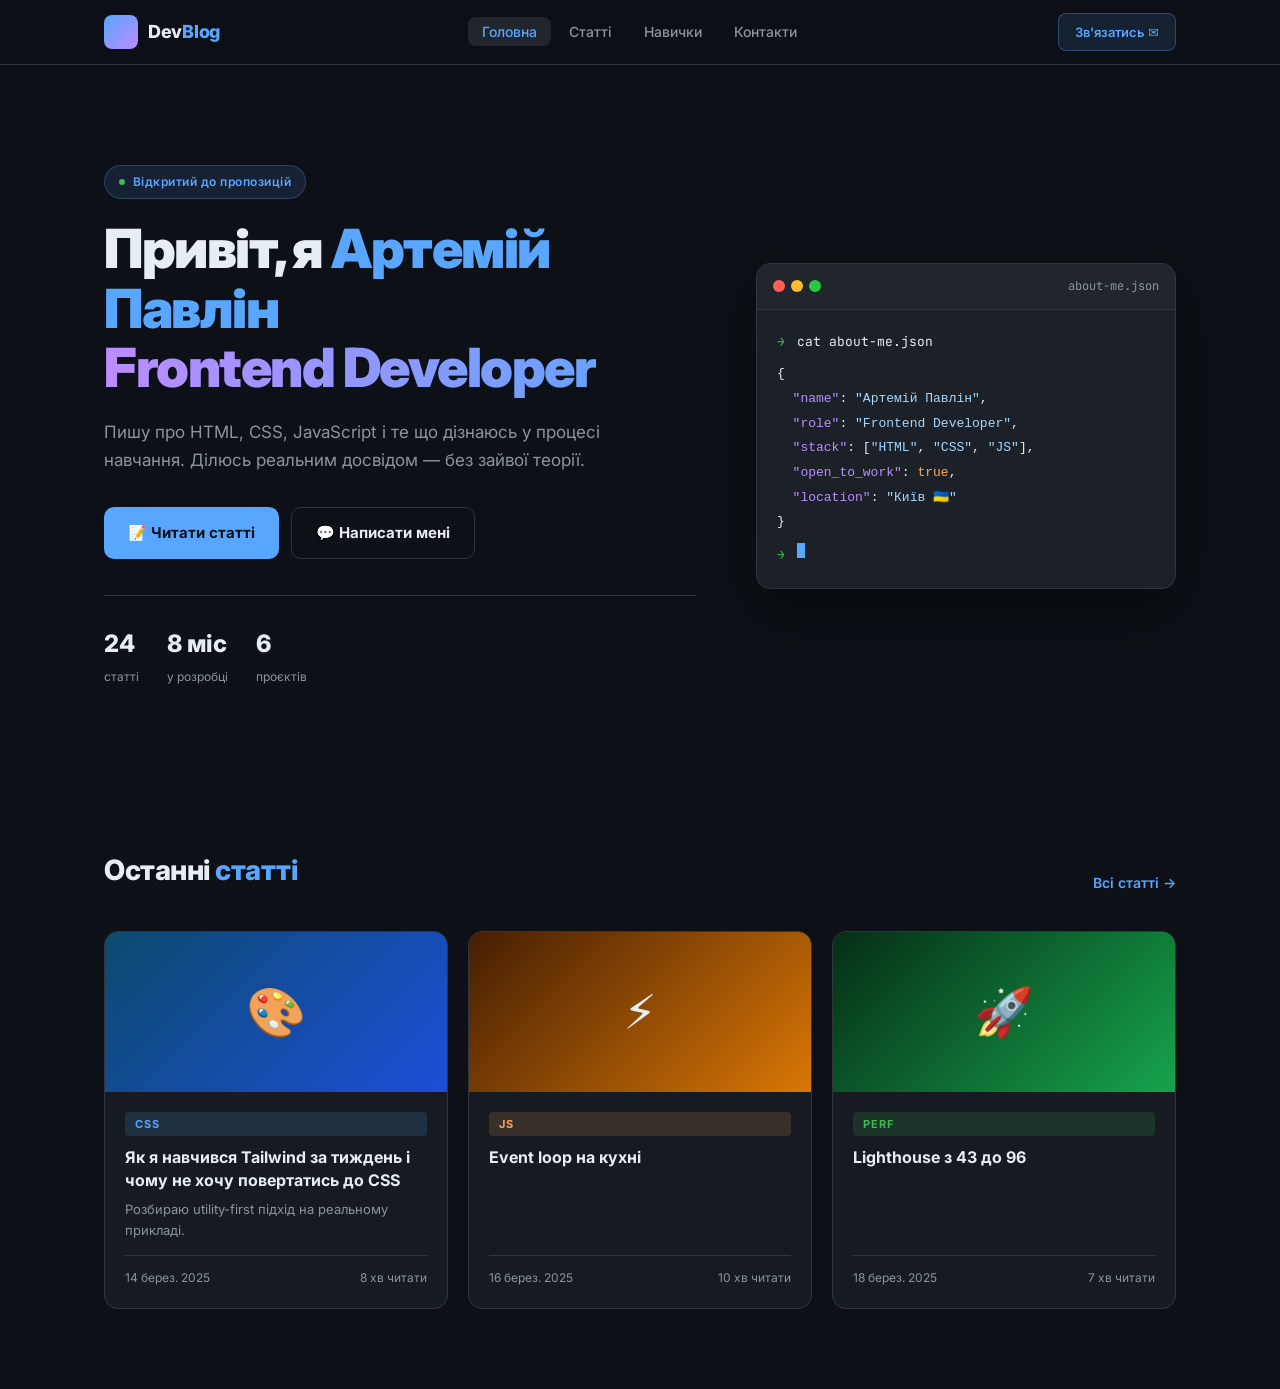
==== Blog_Mockup.html @ 17dd873b "commit" ====
<!DOCTYPE html>
<html lang="uk">
<head>
  <meta charset="UTF-8">
  <meta name="viewport" content="width=device-width, initial-scale=1">
  <title>DevBlog — [Твоє Ім'я] | Frontend Developer</title>
  <meta name="description" content="Блог про HTML, CSS і JavaScript. Ділюсь реальним досвідом навчання у веб-розробці.">

  <!-- Google Fonts: Inter + JetBrains Mono -->
  <link rel="preconnect" href="https://fonts.googleapis.com">
  <link rel="preconnect" href="https://fonts.gstatic.com" crossorigin>
  <link href="https://fonts.googleapis.com/css2?family=Inter:wght@400;500;600;700;800;900&family=JetBrains+Mono:wght@400;700&display=swap" rel="stylesheet">

  <link rel="stylesheet" href="css/style.css">
</head>
<body>

  <!-- Навігація -->
<header class="header">
  <nav class="nav">
    <div class="container nav__inner">

      <!-- Логотип -->
      <a href="#home" class="nav__logo">
        <div class="nav__logo-icon" aria-hidden="true"></></div>
        <span class="nav__logo-text">Dev<span>Blog</span></span>
      </a>

      <!-- Посилання (desktop) -->
      <ul class="nav__links">
        <li><a href="#home" class="nav__link active">Головна</a></li>
        <li><a href="#posts" class="nav__link">Статті</a></li>
        <li><a href="#skills" class="nav__link">Навички</a></li>
        <li><a href="#contact" class="nav__link">Контакти</a></li>
      </ul>

      <!-- CTA-кнопка -->
      <a href="#contact" class="nav__cta">Зв'язатись ✉️</a>

    </div>
  </nav>
</header>

  <!-- Головна секція -->
  <main>
    <section class="hero" id="home">
  <div class="container hero__inner">

    <!-- Текстова частина -->
    <div class="hero__content">

      <!-- Бейдж з мигаючим статусом -->
      <div class="hero__badge">
        <span class="hero__status-dot" aria-hidden="true"></span>
        Відкритий до пропозицій
      </div>

      <!-- Заголовок -->
      <h1 class="hero__title">
        Привіт, я <span class="hero__name">Артемій Павлін</span>
        <span class="hero__role">Frontend Developer</span>
      </h1>

      <p class="hero__desc">
        Пишу про HTML, CSS, JavaScript і те що дізнаюсь у процесі навчання.
        Ділюсь реальним досвідом — без зайвої теорії.
      </p>

      <!-- Кнопки -->
      <div class="hero__btns">
        <a href="#posts" class="btn btn--primary">📝 Читати статті</a>
        <a href="#contact" class="btn btn--outline">💬 Написати мені</a>
      </div>

      <!-- Статистика -->
      <div class="hero__stats">
        <div class="hero__stat">
          <span class="hero__stat-val">24</span>
          <span class="hero__stat-label">статті</span>
        </div>
        <div class="hero__stat">
          <span class="hero__stat-val">8 міс</span>
          <span class="hero__stat-label">у розробці</span>
        </div>
        <div class="hero__stat">
          <span class="hero__stat-val">6</span>
          <span class="hero__stat-label">проєктів</span>
        </div>
      </div>
    </div>

    <!-- Термінал-картка -->
    <div class="terminal" aria-hidden="true">
      <div class="terminal__header">
        <div class="terminal__dots">
          <span style="background:#ff5f57"></span>
          <span style="background:#febc2e"></span>
          <span style="background:#28c840"></span>
        </div>
        <span class="terminal__title">about-me.json</span>
      </div>
      <div class="terminal__body">
        <div class="terminal__line">
          <span class="t-prompt">→</span>
          <span class="t-cmd">cat about-me.json</span>
        </div>
        <pre class="t-json">{
  <span class="t-key">"name"</span>: <span class="t-str">"Артемій Павлін"</span>,
  <span class="t-key">"role"</span>: <span class="t-str">"Frontend Developer"</span>,
  <span class="t-key">"stack"</span>: [<span class="t-str">"HTML"</span>, <span class="t-str">"CSS"</span>, <span class="t-str">"JS"</span>],
  <span class="t-key">"open_to_work"</span>: <span class="t-bool">true</span>,
  <span class="t-key">"location"</span>: <span class="t-str">"Київ 🇺🇦"</span>
}</pre>
        <div class="terminal__line">
          <span class="t-prompt">→</span>
          <span class="terminal__cursor"></span>
        </div>
      </div>
    </div>

  </div>
</section>
    <section class="posts" id="posts">
  <div class="container">

    <div class="section-header">
      <h2 class="section-title">Останні <span>статті</span></h2>
      <a href="#" class="section-link">Всі статті →</a>
    </div>

    <div class="posts-grid">

      <!-- Картка статті -->
      <article class="post-card">
        <!-- Фонове зображення (градієнт + emoji) -->
        <div class="post-card__img" style="background: linear-gradient(135deg, #0c4a6e, #1d4ed8)">
          <span aria-hidden="true">🎨</span>
        </div>
        <div class="post-card__body">
          <span class="post-tag post-tag--css">CSS</span>
          <h3 class="post-card__title">
            Як я навчився Tailwind за тиждень і чому не хочу повертатись до CSS
          </h3>
          <p class="post-card__excerpt">
            Розбираю utility-first підхід на реальному прикладі.
          </p>
          <div class="post-card__meta">
            <time>14 берез. 2025</time>
            <span>8 хв читати</span>
          </div>
        </div>
      </article>
<article class="post-card">
        <!-- Фонове зображення (градієнт + emoji) -->
        <div class="post-card__img" style="background: linear-gradient(135deg, #451e03, #d97706)">
          <span aria-hidden="true">⚡</span>
        </div>
        <div class="post-card__body">
          <span class="post-tag post-tag--js">Js</span>
          <h3 class="post-card__title">
            Event loop на кухні
          </h3>
          <p class="post-card__excerpt">

          </p>
          <div class="post-card__meta">
            <time>16 берез. 2025</time>
            <span>10 хв читати</span>
          </div>
        </div>
      </article>
      <article class="post-card">
        <!-- Фонове зображення (градієнт + emoji) -->
        <div class="post-card__img" style="background: linear-gradient(135deg, #052e16, #16a34a)">
          <span aria-hidden="true">🚀</span>
        </div>
        <div class="post-card__body">
          <span class="post-tag post-tag--perf">Perf</span>
          <h3 class="post-card__title">
            Lighthouse з 43 до 96
          </h3>
          <p class="post-card__excerpt">

          </p>
          <div class="post-card__meta">
            <time>18 берез. 2025</time>
            <span>7 хв читати</span>
          </div>
        </div>
      </article>
      <!-- Ще 2 картки... -->

    </div>
  </div>
</section>
    <section class="skills" id="skills"></section>
    <section class="contact" id="contact"></section>
  </main>

  <footer class="footer"></footer>

  <script src="script.js" defer></script>
</body>
</html>
---- css/style.css ----
/* css/style.css */

/* ═══════════════════════════════════
   CUSTOM PROPERTIES (CSS-змінні)
   ═══════════════════════════════════ */
:root {
  /* Основні фони */
  --bg:          #0d1117;   /* Головний фон — майже чорний */
  --bg-card:     #161b22;   /* Картки і панелі */
  --bg-hover:    #21262d;   /* Ховер стан */

  /* Межі */
  --border:      #30363d;

  /* Текст */
  --text:        #e6edf3;   /* Основний текст */
  --text-muted:  #8b949e;   /* Вторинний текст */

  /* Акценти */
  --accent:      #58a6ff;   /* Синій (посилання, активні стани) */
  --accent-dim:  rgba(88, 166, 255, 0.12); /* Прозорий синій */
  --green:       #3fb950;   /* Успіх, статус онлайн */
  --purple:      #bc8cff;   /* Фіолетовий для деталей */
  --orange:      #ffa657;   /* Для тегів JS */
  --pink:        #ff7b72;   /* Для тегів Performance */

  /* Шрифти */
  --font-main:   'Inter', system-ui, sans-serif;
  --font-mono:   'JetBrains Mono', 'Fira Code', monospace;

  /* Відступи */
  --container:   1200px;
  --pad-x:       5%;

  /* Анімації */
  --transition:  all .2s ease;
  --radius:      10px;
  --radius-lg:   14px;
}

/* ═══ RESET і BASE ═══ */
*, *::before, *::after { box-sizing: border-box; margin: 0; padding: 0; }

html { scroll-behavior: smooth; }

body {
  font-family: var(--font-main);
  background: var(--bg);
  color: var(--text);
  font-size: 16px;
  line-height: 1.7;
}

a { color: var(--accent); text-decoration: none; transition: var(--transition); }
a:hover { opacity: .8; }

img { max-width: 100%; height: auto; display: block; }

.container {
  max-width: var(--container);
  margin: 0 auto;
  padding: 0 var(--pad-x);
}
/* ═══ HEADER / NAVBAR ═══ */
.header {
  position: sticky;
  top: 0;
  z-index: 100;                    /* поверх всього контенту */
  border-bottom: 1px solid var(--border);

  /* Ефект матового скла */
  background: rgba(13, 17, 23, 0.80);
  backdrop-filter: blur(12px);
  -webkit-backdrop-filter: blur(12px);  /* для Safari */
}

.nav__inner {
  height: 64px;
  display: flex;
  align-items: center;
  justify-content: space-between;
  gap: 24px;
}

/* Логотип */
.nav__logo {
  display: flex;
  align-items: center;
  gap: 10px;
  color: var(--text);
  flex-shrink: 0;
}

.nav__logo-icon {
  width: 34px;
  height: 34px;
  /* Градієнтний фон */
  background: linear-gradient(135deg, var(--accent), var(--purple));
  border-radius: 8px;
  display: flex;
  align-items: center;
  justify-content: center;
  font-family: var(--font-mono);
  font-size: 14px;
  font-weight: 700;
  color: #fff;
}

.nav__logo-text {
  font-size: 18px;
  font-weight: 800;
  letter-spacing: -.3px;
}

.nav__logo-text span { color: var(--accent); }

/* Список посилань */
.nav__links {
  display: flex;
  align-items: center;
  gap: 4px;
  list-style: none;
}

.nav__link {
  color: var(--text-muted);
  font-size: 14px;
  font-weight: 500;
  padding: 6px 14px;
  border-radius: 8px;
  transition: var(--transition);
}

.nav__link:hover,
.nav__link.active {
  color: var(--text);
  background: var(--bg-hover);
  opacity: 1;
}

.nav__link.active { color: var(--accent); }

/* CTA-кнопка */
.nav__cta {
  background: var(--accent-dim);
  color: var(--accent);
  border: 1px solid rgba(88, 166, 255, 0.3);
  padding: 7px 16px;
  border-radius: 8px;
  font-size: 13px;
  font-weight: 600;
  white-space: nowrap;
  flex-shrink: 0;
  transition: var(--transition);
}

.nav__cta:hover {
  background: rgba(88, 166, 255, 0.2);
  opacity: 1;
}

/* MOBILE: ховаємо посилання на вузьких екранах */
@media (max-width: 768px) {
  .nav__links { display: none; }
}
/* ═══ HERO ═══ */
.hero { padding: 100px 0 80px; }

.hero__inner {
  display: grid;
  grid-template-columns: 1fr 420px;  /* Текст + термінал */
  align-items: center;
  gap: 60px;
}

.hero__badge {
  display: inline-flex;
  align-items: center;
  gap: 8px;
  background: var(--accent-dim);
  border: 1px solid rgba(88, 166, 255, 0.25);
  color: var(--accent);
  font-size: 12px;
  font-weight: 600;
  padding: 6px 14px;
  border-radius: 20px;
  margin-bottom: 20px;
  letter-spacing: .04em;
}

/* Мигаюча зелена крапка */
.hero__status-dot {
  width: 6px;
  height: 6px;
  border-radius: 50%;
  background: var(--green);
  animation: blink 1.5s ease-in-out infinite;
}

@keyframes blink {
  0%, 100% { opacity: 1; }
  50%       { opacity: 0.3; }
}

.hero__title {
  font-size: clamp(32px, 4.5vw, 54px);
  font-weight: 900;
  line-height: 1.1;
  letter-spacing: -1.5px;
  margin-bottom: 20px;
}

.hero__name { color: var(--accent); }

/* Градієнтний текст для ролі */
.hero__role {
  display: block;
  background: linear-gradient(90deg, var(--purple), var(--accent));
  -webkit-background-clip: text;
  -webkit-text-fill-color: transparent;
  background-clip: text;
}

.hero__desc {
  font-size: 17px;
  color: var(--text-muted);
  line-height: 1.7;
  margin-bottom: 32px;
  max-width: 520px;
}

.hero__btns { display: flex; gap: 12px; flex-wrap: wrap; }

/* Кнопки */
.btn {
  padding: 12px 24px;
  border-radius: var(--radius);
  font-size: 15px;
  font-weight: 700;
  display: inline-flex;
  align-items: center;
  gap: 8px;
  transition: var(--transition);
}
.btn--primary { background: var(--accent); color: #0d1117; }
.btn--primary:hover { background: #79c0ff; transform: translateY(-2px); opacity: 1; }
.btn--outline { border: 1px solid var(--border); color: var(--text); }
.btn--outline:hover { border-color: var(--accent); color: var(--accent); opacity: 1; }

/* Статистика */
.hero__stats {
  display: flex;
  gap: 28px;
  margin-top: 36px;
  padding-top: 28px;
  border-top: 1px solid var(--border);
}
.hero__stat-val   { display: block; font-size: 24px; font-weight: 800; }
.hero__stat-label { display: block; font-size: 12px; color: var(--text-muted); margin-top: 2px; }

/* ═══ TERMINAL ═══ */
.terminal {
  background: #1c2128;
  border: 1px solid var(--border);
  border-radius: var(--radius-lg);
  overflow: hidden;
  box-shadow: 0 20px 60px rgba(0, 0, 0, 0.5);
}

.terminal__header {
  background: #21262d;
  padding: 12px 16px;
  display: flex;
  align-items: center;
  border-bottom: 1px solid var(--border);
}

.terminal__dots {
  display: flex;
  gap: 6px;
}
.terminal__dots span {
  width: 12px;
  height: 12px;
  border-radius: 50%;
}

.terminal__title {
  font-size: 12px;
  color: var(--text-muted);
  font-family: var(--font-mono);
  margin-left: auto;
}

.terminal__body {
  padding: 20px;
  font-family: var(--font-mono);
  font-size: 13px;
  line-height: 1.9;
}

.terminal__line { display: flex; gap: 12px; }
.t-prompt  { color: var(--green); }
.t-cmd     { color: var(--text); }
.t-json    { margin: 8px 0; }
.t-key     { color: var(--purple); }
.t-str     { color: #a5d6ff; }
.t-bool    { color: var(--orange); }

/* Мигаючий курсор */
.terminal__cursor {
  display: inline-block;
  width: 8px;
  height: 15px;
  background: var(--accent);
  animation: cursor-blink .8s step-end infinite;
  vertical-align: text-bottom;
}
@keyframes cursor-blink {
  0%, 100% { opacity: 1; }
  50%       { opacity: 0; }
}

/* ═══ RESPONSIVE ═══ */
@media (max-width: 900px) {
  .hero__inner {
    grid-template-columns: 1fr;
    text-align: center;
    padding: 60px var(--pad-x);
  }
  .hero__desc  { max-width: 100%; }
  .hero__btns  { justify-content: center; }
  .hero__stats { justify-content: center; }
}
/* ═══ SECTIONS — загальні стилі ═══ */
.section-header {
  display: flex;
  align-items: flex-end;
  justify-content: space-between;
  margin-bottom: 36px;
}
.section-title { font-size: 28px; font-weight: 800; letter-spacing: -.5px; }
.section-title span { color: var(--accent); }
.section-link { color: var(--accent); font-size: 14px; font-weight: 600; }

/* ═══ POSTS ═══ */
.posts { padding: 80px 0; }

.posts-grid {
  display: grid;
  grid-template-columns: repeat(3, 1fr);
  gap: 20px;
}

.post-card {
  background: var(--bg-card);
  border: 1px solid var(--border);
  border-radius: var(--radius-lg);
  overflow: hidden;
  display: flex;
  flex-direction: column;
  transition: var(--transition);
  cursor: pointer;
}

.post-card:hover {
  border-color: var(--accent);
  transform: translateY(-4px);
  box-shadow: 0 12px 40px rgba(88, 166, 255, 0.12);
}

.post-card__img {
  height: 160px;
  display: flex;
  align-items: center;
  justify-content: center;
  font-size: 48px;
}

.post-card__body { padding: 20px; flex: 1; display: flex; flex-direction: column; }

/* Теги статей */
.post-tag {
  font-size: 11px;
  font-weight: 700;
  text-transform: uppercase;
  letter-spacing: .08em;
  padding: 3px 10px;
  border-radius: 4px;
  display: inline-block;
  margin-bottom: 10px;
}
.post-tag--css   { background: rgba(88, 166, 255, 0.15); color: var(--accent); }
.post-tag--js    { background: rgba(255, 166, 87, 0.15);  color: var(--orange); }
.post-tag--perf  { background: rgba(63, 185, 80, 0.15);   color: var(--green); }
.post-tag--tools { background: rgba(188, 140, 255, 0.15); color: var(--purple); }

.post-card__title { font-size: 16px; font-weight: 700; line-height: 1.4; margin-bottom: 8px; }
.post-card:hover .post-card__title { color: var(--accent); }

.post-card__excerpt { font-size: 13px; color: var(--text-muted); line-height: 1.6; flex: 1; margin-bottom: 14px; }

.post-card__meta {
  display: flex;
  justify-content: space-between;
  font-size: 12px;
  color: var(--text-muted);
  border-top: 1px solid var(--border);
  padding-top: 12px;
}

/* Responsive */
@media (max-width: 900px) { .posts-grid { grid-template-columns: 1fr 1fr; } }
@media (max-width: 600px) { .posts-grid { grid-template-columns: 1fr; } }
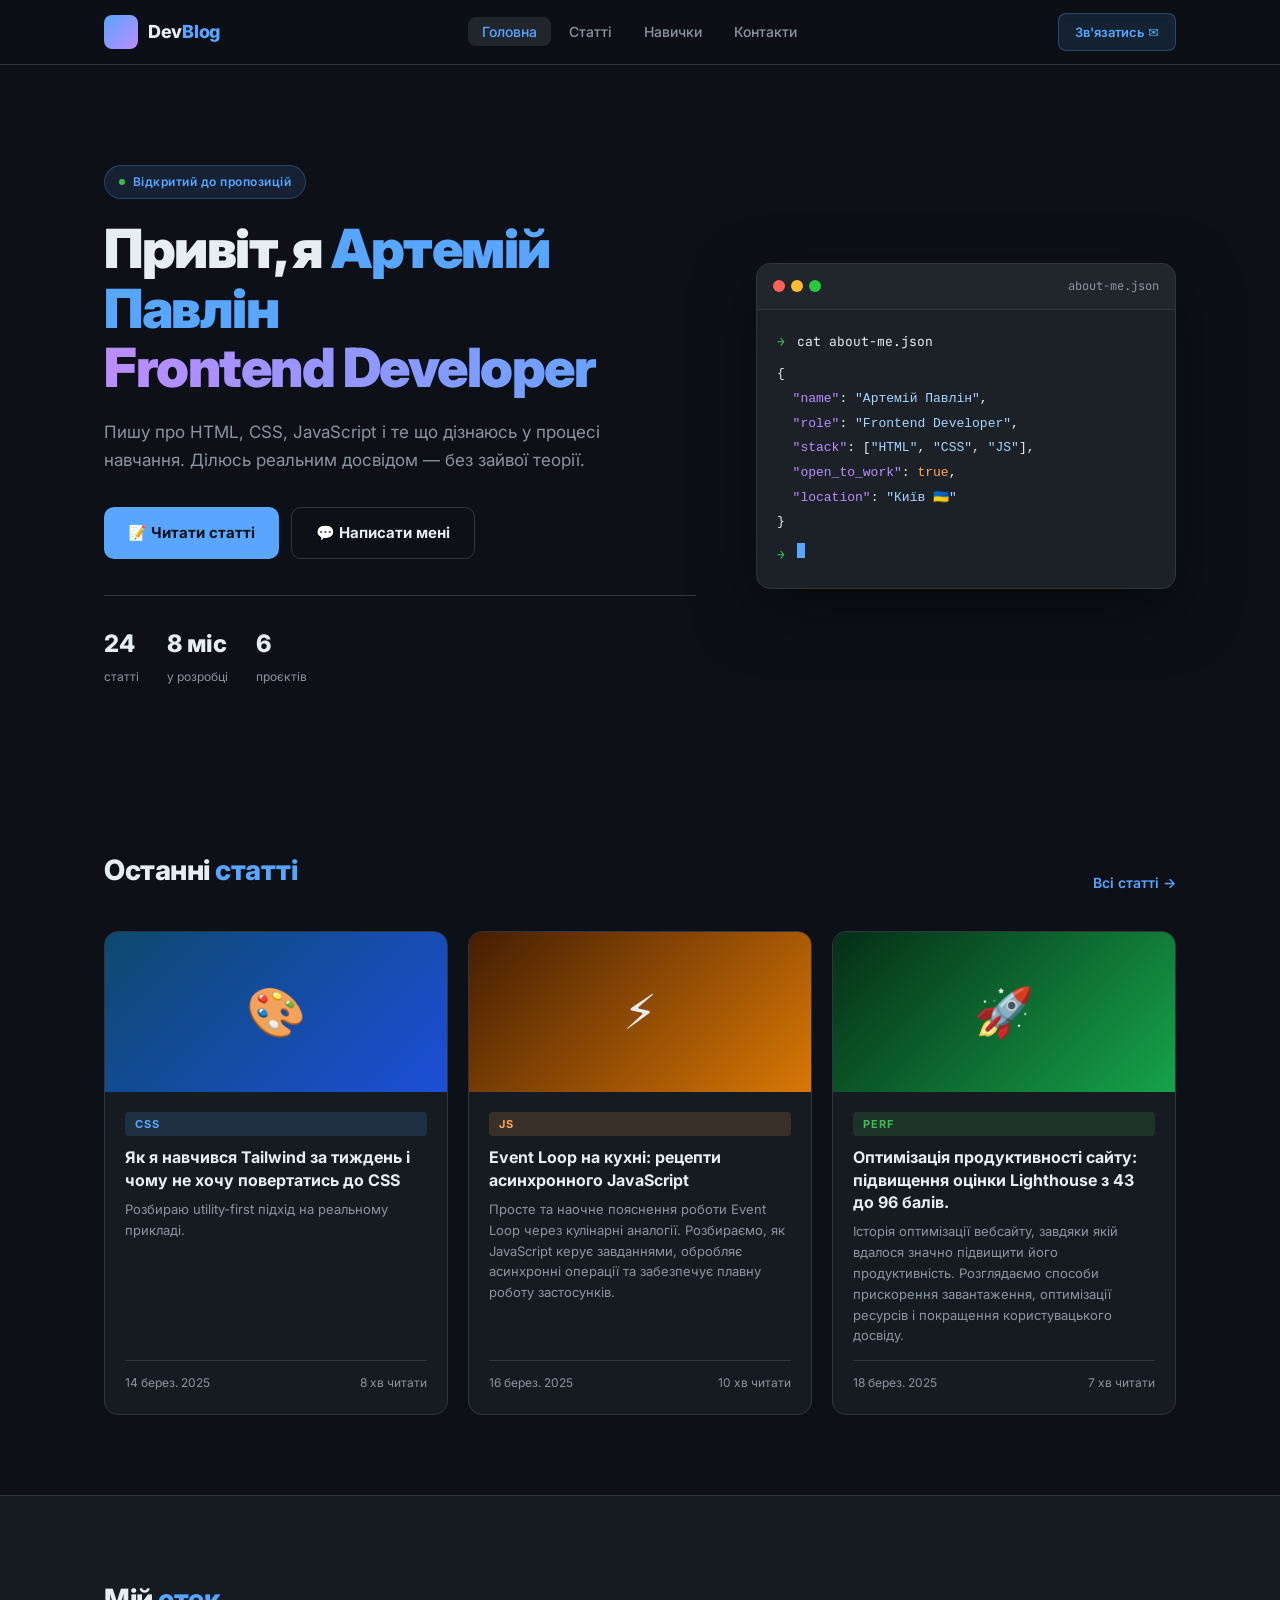
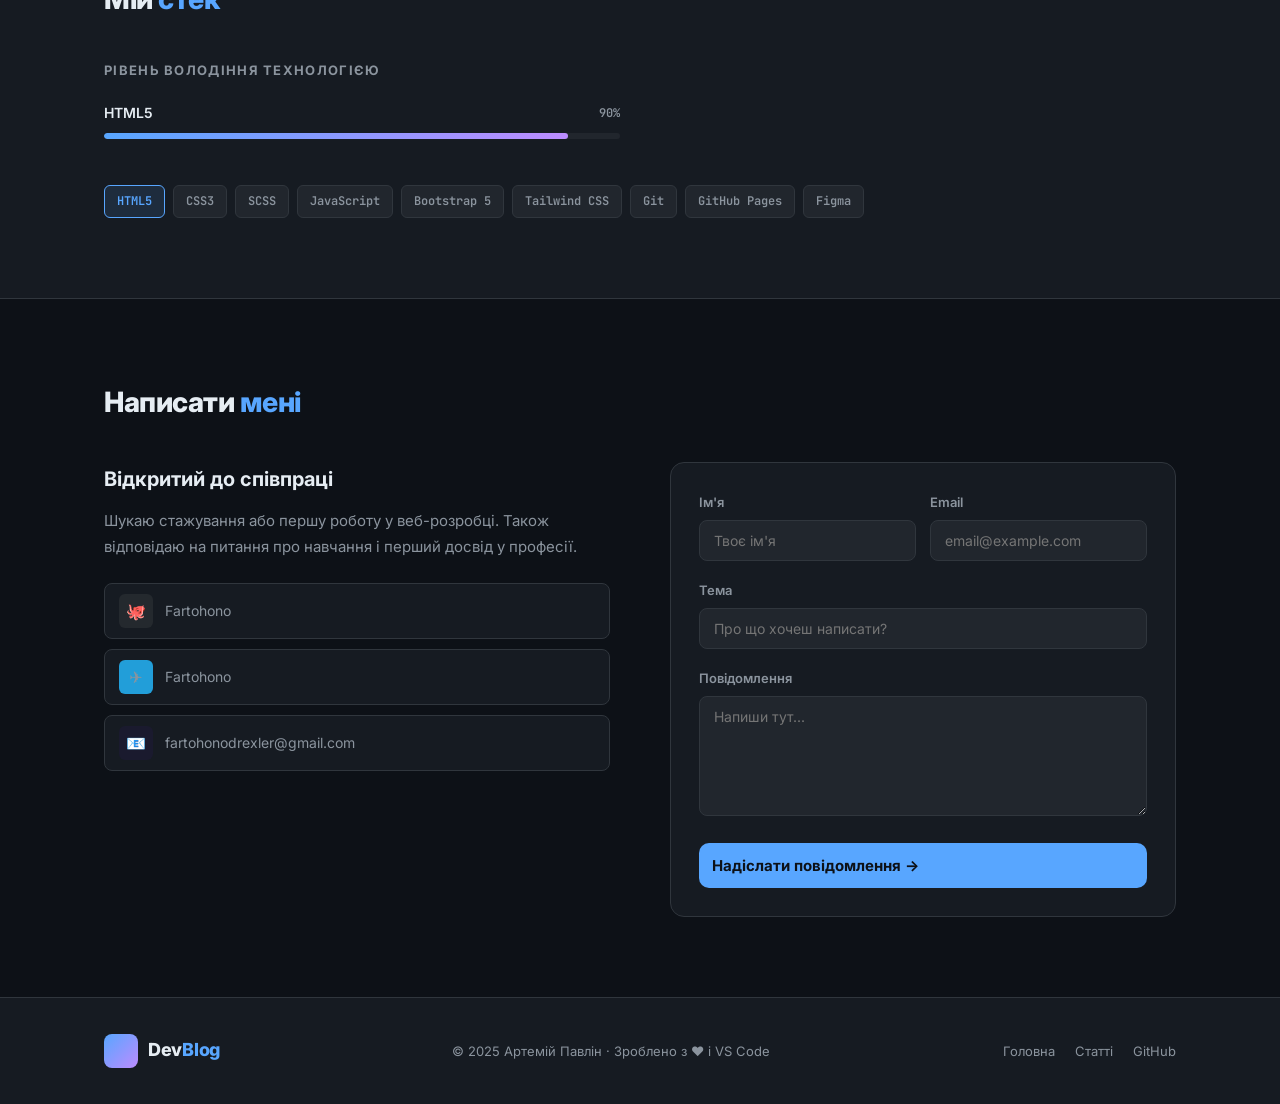
==== commit ccdbdbb3: "all" ====
--- a/Blog_Mockup.html
+++ b/Blog_Mockup.html
@@ -3,7 +3,7 @@
 <head>
   <meta charset="UTF-8">
   <meta name="viewport" content="width=device-width, initial-scale=1">
-  <title>DevBlog — [Твоє Ім'я] | Frontend Developer</title>
+  <title>DevBlog — Артемій Павлін | Frontend Developer</title>
   <meta name="description" content="Блог про HTML, CSS і JavaScript. Ділюсь реальним досвідом навчання у веб-розробці.">
 
   <!-- Google Fonts: Inter + JetBrains Mono -->
@@ -158,10 +158,10 @@
         <div class="post-card__body">
           <span class="post-tag post-tag--js">Js</span>
           <h3 class="post-card__title">
-            Event loop на кухні
+            Event Loop на кухні: рецепти асинхронного JavaScript
           </h3>
           <p class="post-card__excerpt">
-
+Просте та наочне пояснення роботи Event Loop через кулінарні аналогії. Розбираємо, як JavaScript керує завданнями, обробляє асинхронні операції та забезпечує плавну роботу застосунків.
           </p>
           <div class="post-card__meta">
             <time>16 берез. 2025</time>
@@ -177,10 +177,10 @@
         <div class="post-card__body">
           <span class="post-tag post-tag--perf">Perf</span>
           <h3 class="post-card__title">
-            Lighthouse з 43 до 96
+            Оптимізація продуктивності сайту: підвищення оцінки Lighthouse з 43 до 96 балів.
           </h3>
           <p class="post-card__excerpt">
-
+Історія оптимізації вебсайту, завдяки якій вдалося значно підвищити його продуктивність. Розглядаємо способи прискорення завантаження, оптимізації ресурсів і покращення користувацького досвіду.
           </p>
           <div class="post-card__meta">
             <time>18 берез. 2025</time>
@@ -193,11 +193,137 @@
     </div>
   </div>
 </section>
-    <section class="skills" id="skills"></section>
-    <section class="contact" id="contact"></section>
+    <section class="skills" id="skills">
+  <div class="container">
+
+    <h2 class="section-title">Мій <span>стек</span></h2>
+
+    
+<div class="skills__grid">
+
+  <div class="skill-item">
+    <h3 class="skills__group-title">
+      Рівень володіння технологією
+    </h3>
+
+    <div class="skill-item__header">
+      <span id="skillName">HTML5</span>
+      <span class="skill-item__pct" id="skillPercent">
+        90%
+      </span>
+    </div>
+
+    <div class="skill-bar">
+      <div
+        id="skillProgress"
+        class="skill-bar__fill skill-bar__fill--blue"
+        style="width: 90%"
+      ></div>
+    </div>
+  </div>
+
+</div>
+    <!-- Tech-теги -->
+    <div class="skills__tags">
+      <span class="tech-tag">HTML5</span>
+      <span class="tech-tag">CSS3</span>
+      <span class="tech-tag">SCSS</span>
+      <span class="tech-tag">JavaScript</span>
+      <span class="tech-tag">Bootstrap 5</span>
+      <span class="tech-tag">Tailwind CSS</span>
+      <span class="tech-tag">Git</span>
+      <span class="tech-tag">GitHub Pages</span>
+      <span class="tech-tag">Figma</span>
+    </div>
+
+  </div>
+</section>
+    <section class="contact" id="contact">
+  <div class="container">
+
+    <h2 class="section-title" style="margin-bottom:36px">Написати <span>мені</span></h2>
+
+    <div class="contact__grid">
+
+      <!-- Ліворуч: інформація -->
+      <div class="contact__info">
+        <h3>Відкритий до співпраці</h3>
+        <p>Шукаю стажування або першу роботу у веб-розробці.
+          Також відповідаю на питання про навчання і перший досвід у професії.</p>
+
+        <div class="contact__links">
+          <a href="https://github.com/Fartohono" class="contact__link" target="_blank" rel="noopener">
+            <span class="contact__link-icon" style="background:#24292e">🐙</span>
+            Fartohono
+          </a>
+          <a href="https://t.me/Fartohono" class="contact__link" target="_blank" rel="noopener">
+            <span class="contact__link-icon" style="background:#229ed9">✈️</span>
+            Fartohono
+          </a>
+          <a href="mailto:fartohonodrexler@gmail.com" class="contact__link">
+            <span class="contact__link-icon" style="background:#1a1a2e">📧</span>
+            fartohonodrexler@gmail.com
+          </a>
+        </div>
+      </div>
+
+      <!-- Праворуч: форма -->
+      <div class="contact__form-wrap">
+        <form class="contact__form" id="contactForm">
+
+          <div class="form-row">
+            <div class="form-group">
+              <label class="form-label" for="fname">Ім'я</label>
+              <input class="form-input" id="fname" type="text" placeholder="Твоє ім'я" required>
+            </div>
+            <div class="form-group">
+              <label class="form-label" for="femail">Email</label>
+              <input class="form-input" id="femail" type="email" placeholder="email@example.com" required>
+            </div>
+          </div>
+
+          <div class="form-group">
+            <label class="form-label" for="fsubject">Тема</label>
+            <input class="form-input" id="fsubject" type="text" placeholder="Про що хочеш написати?">
+          </div>
+
+          <div class="form-group">
+            <label class="form-label" for="fmessage">Повідомлення</label>
+            <textarea class="form-textarea" id="fmessage" placeholder="Напиши тут..." required></textarea>
+          </div>
+
+          <button type="submit" class="btn btn--submit">
+            Надіслати повідомлення →
+          </button>
+
+        </form>
+      </div>
+
+    </div>
+  </div>
+</section>
+
   </main>
 
-  <footer class="footer"></footer>
+<footer class="footer">
+  <div class="container footer__inner">
+
+    <a href="#home" class="nav__logo">
+      <div class="nav__logo-icon" aria-hidden="true"></></div>
+      <span class="nav__logo-text">Dev<span>Blog</span></span>
+    </a>
+
+    <p class="footer__copy">© 2025 Артемій Павлін · Зроблено з ❤️ і VS Code</p>
+
+    <nav class="footer__links" aria-label="Footer navigation">
+      <a href="#home">Головна</a>
+      <a href="#posts">Статті</a>
+      <a href="https://github.com/YOUR" target="_blank" rel="noopener">GitHub</a>
+    </nav>
+
+  </div>
+</footer>
+
 
   <script src="script.js" defer></script>
 </body>
--- a/css/style.css
+++ b/css/style.css
@@ -411,4 +411,208 @@
 
 /* Responsive */
 @media (max-width: 900px) { .posts-grid { grid-template-columns: 1fr 1fr; } }
-@media (max-width: 600px) { .posts-grid { grid-template-columns: 1fr; } }+@media (max-width: 600px) { .posts-grid { grid-template-columns: 1fr; } }
+.skills {
+  padding: 80px 0;
+  background: var(--bg-card);  /* трохи темніша підкладка */
+  border-top: 1px solid var(--border);
+  border-bottom: 1px solid var(--border);
+}
+
+.skills__grid {
+  display: grid;
+  grid-template-columns: 1fr 1fr;
+  gap: 40px;
+  margin: 36px 0 28px;
+}
+
+.skills__group-title {
+  font-size: 13px;
+  font-weight: 700;
+  text-transform: uppercase;
+  letter-spacing: .1em;
+  color: var(--text-muted);
+  margin-bottom: 20px;
+}
+
+.skill-item { margin-bottom: 18px; }
+
+.skill-item__header {
+  display: flex;
+  justify-content: space-between;
+  align-items: center;
+  margin-bottom: 8px;
+  font-size: 14px;
+  font-weight: 600;
+}
+
+.skill-item__pct {
+  font-size: 12px;
+  color: var(--text-muted);
+  font-family: var(--font-mono);
+}
+
+/* Трек (фон) */
+.skill-bar {
+  height: 6px;
+  background: var(--bg-hover);
+  border-radius: 3px;
+  overflow: hidden;
+}
+
+/* Заповнення */
+.skill-bar__fill {
+  height: 100%;
+  border-radius: 3px;
+  transition: width 1s ease-in-out;
+}
+
+.skill-bar__fill--blue   { background: linear-gradient(90deg, #58a6ff, #bc8cff); }
+.skill-bar__fill--orange { background: linear-gradient(90deg, #ffa657, #ff7b72); }
+
+/* Tech-теги */
+.skills__tags {
+  display: flex;
+  flex-wrap: wrap;
+  gap: 8px;
+  margin-top: 4px;
+}
+
+.tech-tag {
+  font-size: 12px;
+  font-weight: 600;
+  padding: 5px 12px;
+  border-radius: 6px;
+  font-family: var(--font-mono);
+  border: 1px solid var(--border);
+  color: var(--text-muted);
+  background: var(--bg-hover);
+  transition: var(--transition);
+}
+
+.tech-tag:hover {
+  border-color: var(--accent);
+  color: var(--accent);
+}
+
+@media (max-width: 768px) {
+  .skills__grid { grid-template-columns: 1fr; }
+}
+.contact { padding: 80px 0; }
+
+.contact__grid {
+  display: grid;
+  grid-template-columns: 1fr 1fr;
+  gap: 60px;
+  align-items: start;
+}
+
+.contact__info h3 { font-size: 20px; font-weight: 700; margin-bottom: 12px; }
+.contact__info p  { color: var(--text-muted); font-size: 15px; margin-bottom: 24px; }
+
+.contact__links { display: flex; flex-direction: column; gap: 10px; }
+
+.contact__link {
+  display: flex;
+  align-items: center;
+  gap: 12px;
+  color: var(--text-muted);
+  font-size: 14px;
+  padding: 10px 14px;
+  background: var(--bg-card);
+  border: 1px solid var(--border);
+  border-radius: 8px;
+  transition: var(--transition);
+}
+.contact__link:hover { border-color: var(--accent); color: var(--text); opacity: 1; }
+
+.contact__link-icon {
+  width: 34px;
+  height: 34px;
+  border-radius: 6px;
+  display: flex;
+  align-items: center;
+  justify-content: center;
+  font-size: 16px;
+  flex-shrink: 0;
+}
+
+/* Форма */
+.contact__form-wrap {
+  background: var(--bg-card);
+  border: 1px solid var(--border);
+  border-radius: var(--radius-lg);
+  padding: 28px;
+}
+
+.form-row { display: grid; grid-template-columns: 1fr 1fr; gap: 14px; }
+
+.form-group { margin-bottom: 18px; }
+
+.form-label { display: block; font-size: 13px; font-weight: 600; color: var(--text-muted); margin-bottom: 7px; }
+
+.form-input, .form-textarea {
+  width: 100%;
+  background: var(--bg-hover);
+  border: 1px solid var(--border);
+  color: var(--text);
+  padding: 11px 14px;
+  border-radius: 8px;
+  font-size: 14px;
+  font-family: inherit;
+  transition: border-color .2s;
+  outline: none;
+}
+.form-input:focus, .form-textarea:focus { border-color: var(--accent); }
+.form-textarea { resize: vertical; min-height: 120px; }
+
+.btn--submit {
+  width: 100%;
+  background: var(--accent);
+  color: #0d1117;
+  border: none;
+  padding: 13px;
+  border-radius: var(--radius);
+  font-size: 15px;
+  font-weight: 700;
+  cursor: pointer;
+  font-family: inherit;
+  transition: var(--transition);
+}
+.btn--submit:hover { background: #79c0ff; }
+
+@media (max-width: 768px) { .contact__grid { grid-template-columns: 1fr; gap: 36px; } }
+.footer {
+  border-top: 1px solid var(--border);
+  padding: 36px 0;
+  background: var(--bg-card);
+}
+
+.footer__inner {
+  display: flex;
+  align-items: center;
+  justify-content: space-between;
+  flex-wrap: wrap;
+  gap: 20px;
+}
+
+.footer__copy { font-size: 13px; color: var(--text-muted); }
+
+.footer__links { display: flex; gap: 20px; }
+.footer__links a { font-size: 13px; color: var(--text-muted); }
+.footer__links a:hover { color: var(--accent); opacity: 1; }
+.tech-tag {
+  cursor: pointer;
+  user-select: none;
+}
+
+.tech-tag--active {
+  background: var(--accent-dim);
+  color: var(--accent);
+  border-color: var(--accent);
+}
+
+.tech-tag:focus-visible {
+  outline: 2px solid var(--accent);
+  outline-offset: 3px;
+}
